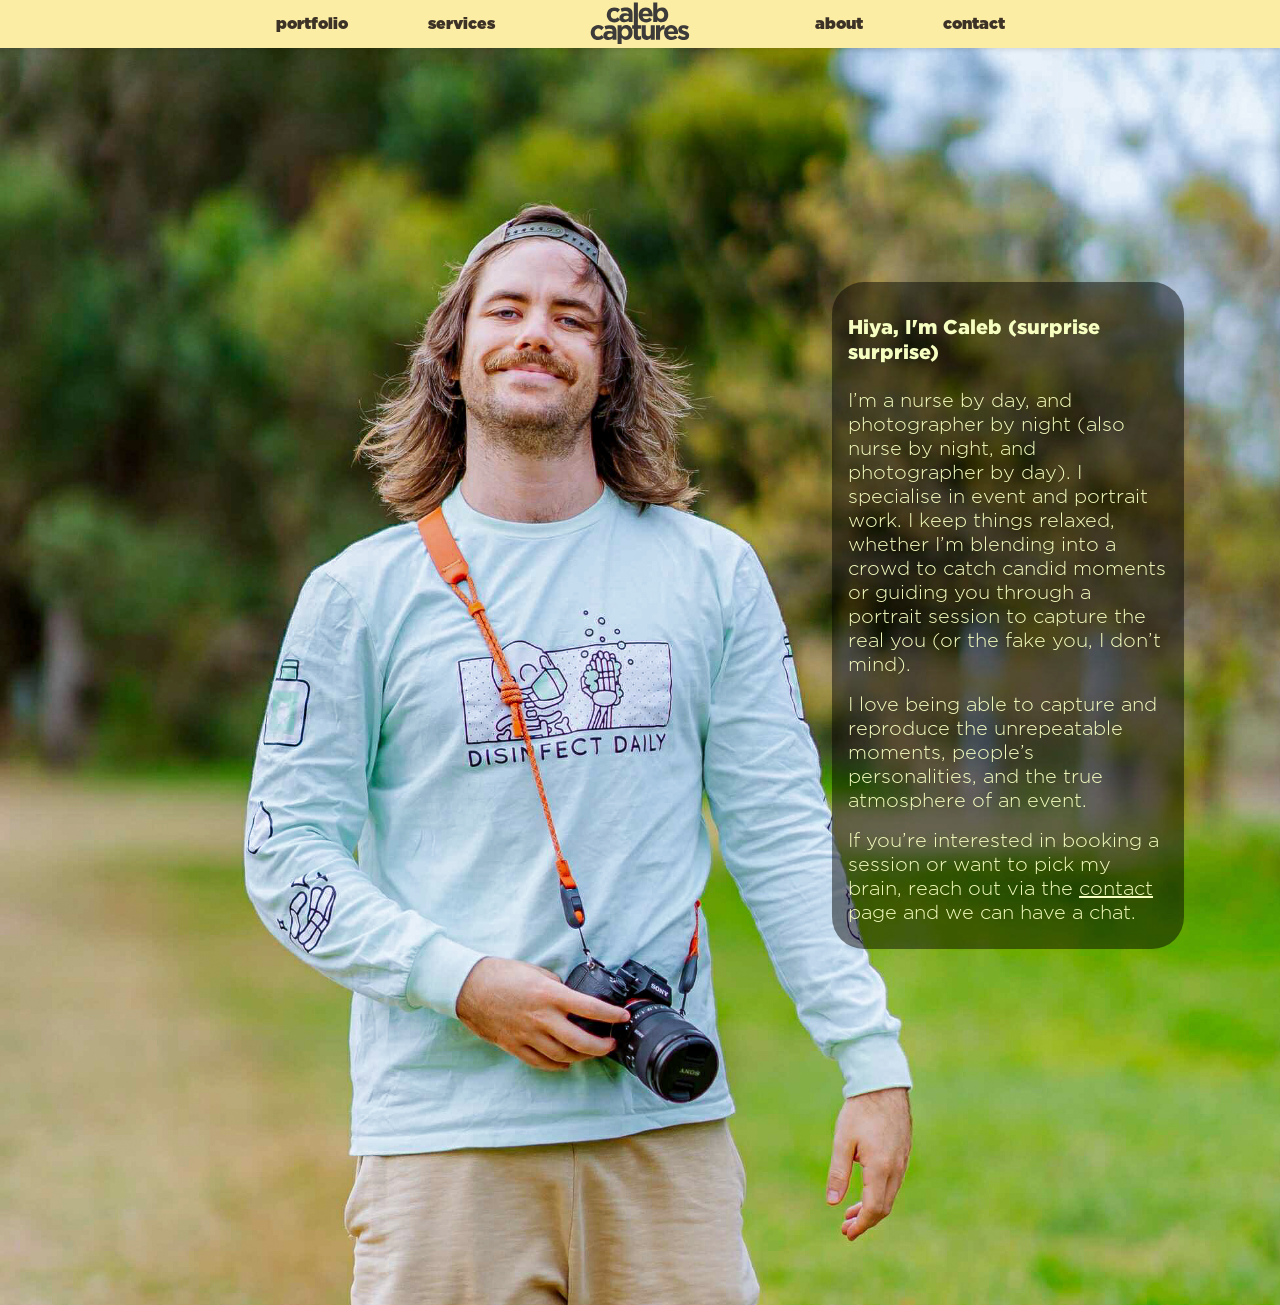
==== about/index.html @ 7ee13078 "Add Open Graph Meta Tags to enable Preview when linked" ====
<!DOCTYPE html>

<html lang="en-AU">

<head>
    <meta charset="UTF-8">
    <meta name="viewport" content="width=device-width, initial-scale=1.0">
    <title>Caleb Captures - Home</title>
    <link rel="icon" type="image/x-icon" href="/images/favicon.svg">

     <!-- Open Graph Meta Tags for Social Media Preview -->
     <meta property="og:title" content="Caleb Captures - About">
     <meta property="og:description" content="Learn more about Caleb, a nurse by day and photographer by night based in Brisbane, Australia.">
     <meta property="og:type" content="website">
     <meta property="og:url" content="https://calebcaptures.au/about/">
      <meta property="og:image" content="https://calebcaptures.au/images/navigation/caleb_captures.svg">
     <meta property="og:image:width" content="1200">
     <meta property="og:image:height" content="630">
     <meta property="og:site_name" content="Caleb Captures">

    <link rel="stylesheet" type="text/css" href="../css/styles.css">
    <link rel="stylesheet" type="text/css" href="../css/about.css">

    <link rel="preload" href="../images/about/about_hero_image.jpg" as="image">
</head>

<body>
    <nav id="navigation-bar" role="navigation">
    <div id="navigation-bar-outer">
        <div id="mobile-navigation-bar">
            <a id="home-button" href="../">
                <img src="../images/navigation/caleb_captures.svg" class="home-image" alt="Home Button">
            </a>

            <button id="mobile-menu-item-button" onclick="toggleNavigationMenu()">
                <img id="menu-button" src="../images/navigation/menu.svg" alt="Menu Button"/>
            </button>
        </div>

        <div id="navigation-bar-content">
            <ul class="navigation-list">
                <li><a href="../portfolio/">portfolio</a></li>
                <li><a href="../services/">services</a></li>

                <li><a href="">about</a></li>
                <li><a href="../contact/">contact</a></li>
            </ul>
        </div>
    </div>
</nav>

    <section id="hero">
        <div class="hero-image-container">
            <img id="hero-image" src="../images/about/about_hero_image.jpg" alt="hero-image">
        </div>

        <div id="about-description-container">
            <h2 id="about-heading">Hiya, I'm Caleb (surprise surprise)</h2>
            <p>I’m a nurse by day, and photographer by night (also nurse by night, and photographer by day). I specialise in event and portrait work. I keep things relaxed, whether I’m blending into a crowd to catch candid moments or guiding you through a portrait session to capture the real you (or the fake you, I don’t mind).</p>
            <p>I love being able to capture and reproduce the unrepeatable moments, people’s personalities, and the true atmosphere of an event.</p>
            <p>If you’re interested in booking a session or want to pick my brain, reach out via the <a href="../contact/">contact</a> page and we can have a chat.</p>
        </div>
    </section>

    <script src="../navigation.js"></script>
</body>

</html>
---- css/styles.css ----
:root {
    --background-primary: #1A1A1A;
    --background-navigation: #FCEDA5;

    --text-primary: #E8E6E1;
    --text-secondary: #F8E89B;
    --text-tertiary: #F6FFC1;
    --text-on-background-primary: #3D3226;
    --text-navigation-unselected: #3D3226;
    --text-navigation-selected: #1A5F5F;

    --font-size-1: 0.75rem;
    --font-size-2: 1rem;
    --font-size-3: 1.25rem;
}

@font-face {
    font-family: 'Gotham';
    src: url('/fonts/Gotham-Light.woff2') format('woff2');
    font-weight: 200;
    font-style: normal;
}

@font-face {
    font-family: 'Gotham';
    src: url('/fonts/Gotham-Medium.woff2') format('woff2');
    font-weight: 300;
    font-style: normal;
}

@font-face {
    font-family: 'Gotham';
    src: url('/fonts/Gotham-Regular.woff2') format('woff2');
    font-weight: 400;
    font-style: normal;
}

@font-face {
    font-family: 'Gotham';
    src: url('/fonts/Gotham-Bold.woff2') format('woff2');
    font-weight: 700;
    font-style: normal;
}

@font-face {
    font-family: 'Gotham';
    src: url('/fonts/Gotham-Ultra.woff2') format('woff2');
    font-weight: 900;
    font-style: normal;
}

html {
    width: 100%;
    /*margin: 0 auto;*/

    font-family: 'Gotham', -apple-system, BlinkMacSystemFont, 'Segoe UI', Roboto, 'Helvetica Neue', Arial, sans-serif;
    font-size: 1rem;
}

body {
    width: 100%;

    margin: 0;

    background-color: var(--background-primary);
}

.hide {
    display: none;
}

button {
    font-family: 'Gotham', -apple-system, BlinkMacSystemFont, 'Segoe UI', Roboto, 'Helvetica Neue', Arial, sans-serif;
}

nav[role="navigation"] {
    position: sticky;
    top: 0;
    z-index: 9999;

    width: 100%;
    height: 3rem;

    display: flex;
    justify-content: space-between;
    align-items: center;

    font-weight: 800;

    background-color: var(--background-navigation);
    box-shadow: 0 2px 4px rgba(0,0,0,0.1);
}

#navigation-bar.lightbox-active {
    visibility: hidden;
}

#home-button {
    display: inline-flex;
    align-items: center;

    gap: 0.5rem;
}

#home-button img {
    max-width: fit-content;
}

nav div {
    /*width: 100%;*/
    /*height: 100%;*/

    /*padding: 1rem;*/

    /*display: flex;*/

    /*justify-content: space-between;*/
    /*align-items: center;*/
}

#mobile-menu-item-button {
    position: absolute;
    right: 0;
}

#navigation-bar-outer {
    width: 100%;
    height: 100%;

    padding: 1rem;

    display: flex;

    justify-content: space-between;
    align-items: center;
}

#mobile-menu-item-button {
    background: none;
    border: none;
    padding: 0;
    appearance: none;
}

#navigation-bar-content {
    display: none;
}

#navigation-bar-content.menu-showing {
    display: flex;
    flex-direction: column;
}

.navigation-list {
    width: 100%;
    height: 100%;

    padding-inline-start: 0;

    display: flex;
    justify-content: center;
    align-items: center;

    list-style: none;

    gap: 1.5rem;
}

a {
    text-decoration: none;

    color: var(--text-navigation-unselected);
}

nav div ul li a:target {
    text-decoration: none;

    color: var(--text-navigation-selected);
}

section {
    width: 90%;

    margin: 2rem auto;
}

h1, h2, h3, p {
    color: var(--text-primary);

    font-weight: 400;
}

.text-on-background-primary {
   color: var(--text-on-background-primary);
}

.navigation-selected {
    color: var(--text-navigation-selected);
}

#home-button {
    height: 100%;
}

.home-image {
    width: 10rem;
    height: 100%;
}

.hide {
    display: none;
}

/*@media screen and (min-width: 860px) {*/
@media screen and (min-width: 1180px) {
    /* Hide mobile menu button */
    #mobile-menu-item-button {
        display: none;
    }

    /* Main container */
    #navigation-bar-outer {
        display: flex;
        justify-content: space-between;
        align-items: center;
        gap: 2rem;
        max-width: 1400px;
        margin: 0 auto;
        position: relative;
    }

    /* Logo container - centered absolutely */
    #mobile-navigation-bar {
        position: absolute;
        left: 50%;
        transform: translateX(-50%);
        z-index: 10;
    }

    /* Navigation content - full width */
    #navigation-bar-content {
        display: flex !important;
        position: static;
        background: none;
        width: 100%;
        padding: 0;
    }

    /* Navigation list - split layout */
    .navigation-list {
        width: 100%;
        display: flex;
        justify-content: center;
        align-items: center;
        gap: 3rem;
        padding: 0 2rem;
    }

    /* Create space in the middle for the logo */
    .navigation-list li:nth-child(2) {
        margin-right: 120px; /* Adjust this to match your logo width + desired spacing */
    }

    .navigation-list li:nth-child(3) {
        margin-left: 120px; /* Should match the margin-right above */
    }

    /* Make sure logo image doesn't get too small */
    .home-image {
        height: 100%;
        min-width: 150px;
    }

    /* Link hover styling */
    .navigation-list li a {
        transition: color 0.3s ease;
        padding: 0.5rem 1rem;
        display: block;
    }

    .navigation-list li a:hover {
        color: var(--text-navigation-selected);
    }
}

/*@media screen and (max-width: 859px) {*/
@media screen and (max-width: 1179px) {
    section {
        width: 95%;
        margin: 1rem auto;
    }

    .navigation-list {
        font-size: 0.815em;
    }
    #mobile-navigation-bar {
        width: 100%;
        height: 100%;

        padding: 1rem;

        position: relative;
        text-align: center;
    }
    nav[role="navigation"] {
        /*flex-wrap: wrap;*/
        /*justify-content: center;*/
        /*padding: 1rem;*/
        /*gap: 0.5rem;*/
    }

    .home-image {
        height: 150%;
    }

    #navigation-bar-content {
        position: absolute;
        top: 95%;
        background: var(--background-navigation);
        padding: 0;
        width: 100%;
        left: 0;
    }
}
---- css/about.css ----
body {
    overflow: hidden;
}

p {
    margin: 0.5rem 0 0.5rem 0 ;
}

p > a {
    color: var(--text-tertiary);

    text-decoration: underline;
}

#hero {
    display: grid;
}


#about-description-container > p {
    color: var(--text-tertiary);
    font-size: 1.25rem;

    font-weight: 200;
}

#about-heading {
    color: var(--text-tertiary);

    font-size: 1.25rem;
    font-weight: 400;
}

section {
    width: unset;
    margin: unset;
}

#about-description-container {

    padding: 1rem;
    background-color: #0000007A;

    border-radius: 2rem;
}

@media screen and (min-width: 1180px) {

    #hero-image {
        position: absolute;

        width: 119vw;
        height: 150vh;

        top: -5%;
        left: -19%;

        object-fit: cover;
    }

    #about-description-container {
        position: relative;

        display: grid;

        max-height: 650px;

        width: 25%;


        top: 35%;
        left: 65%;
    }
}

@media screen and (max-width: 1179px) {
    #hero-image {
        position: absolute;

        width: 100%;
        height: 100%;

        object-fit: cover;
    }

    #about-description-container {
        position: fixed;
        bottom: 2rem;           /* distance from bottom of image */
        left: 50%;
        transform: translateX(-50%);

        width: 85%;
    }


    #about-description-container > p {
        font-size: 0.8rem;
    }


    #about-heading {
        font-size: 0.8rem;
    }
}
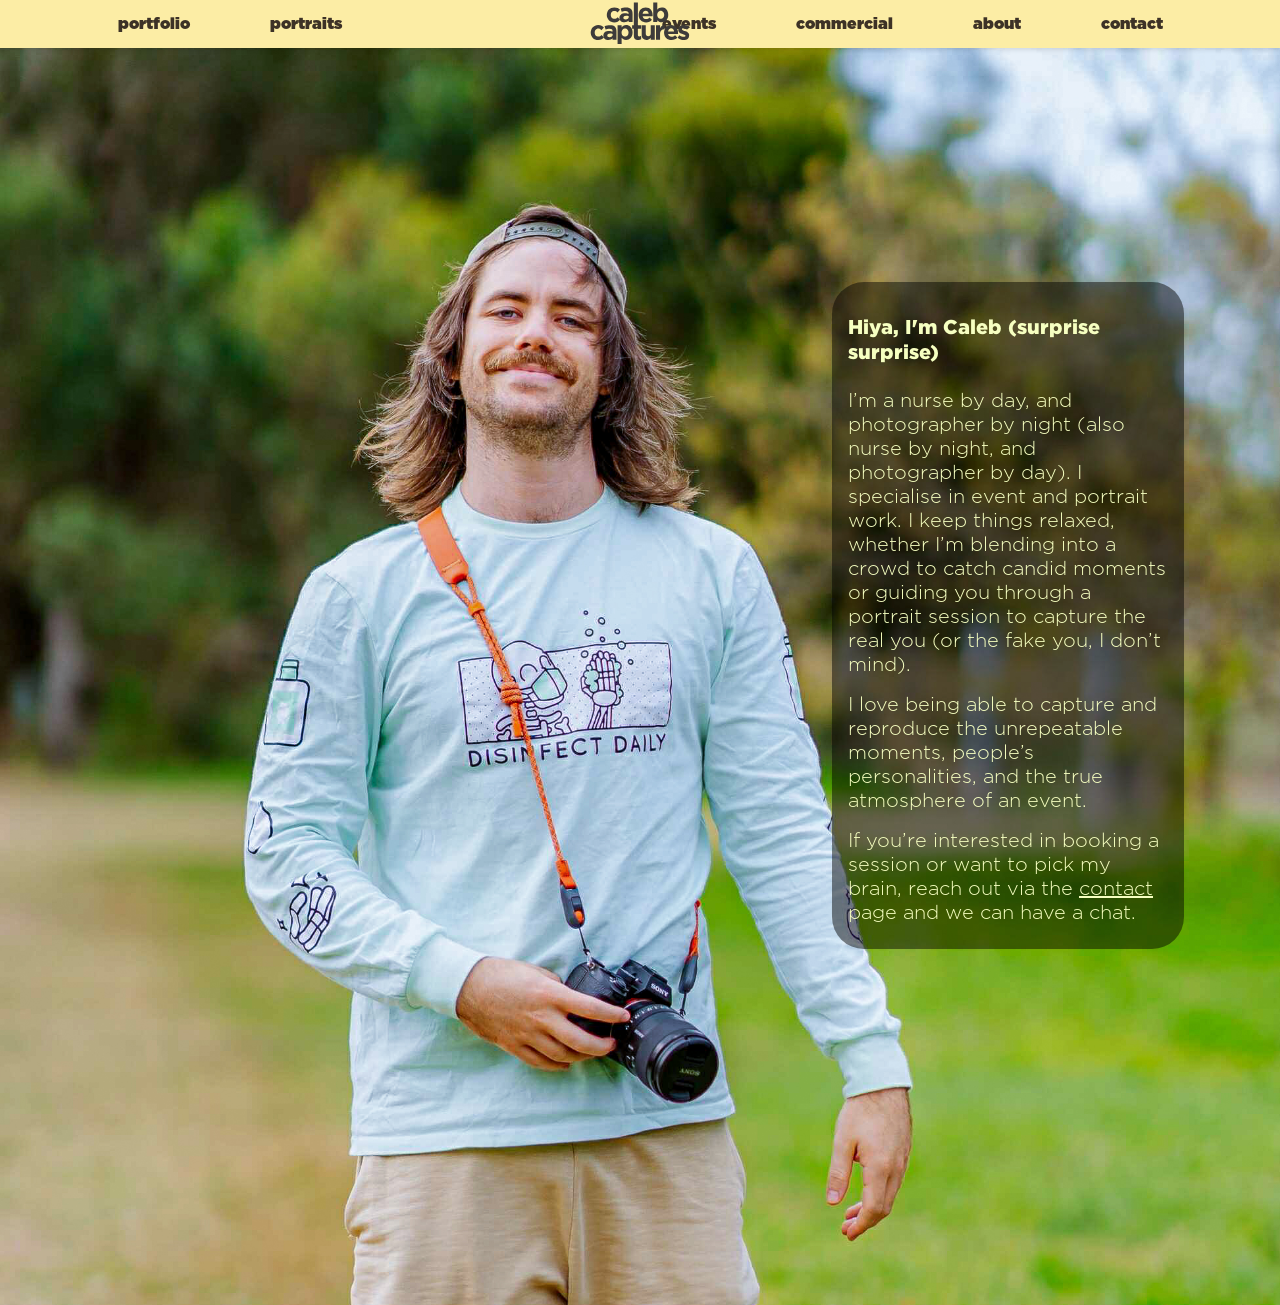
==== commit 99e2c275: "Split services into dedicated Portraits, Events, Commercial pages - Replace single 'services' nav li" ====
--- a/about/index.html
+++ b/about/index.html
@@ -40,7 +40,9 @@
         <div id="navigation-bar-content">
             <ul class="navigation-list">
                 <li><a href="../portfolio/">portfolio</a></li>
-                <li><a href="../services/">services</a></li>
+                <li><a href="../portraits/">portraits</a></li>
+                <li><a href="../events/">events</a></li>
+                <li><a href="../commercial/">commercial</a></li>
 
                 <li><a href="">about</a></li>
                 <li><a href="../contact/">contact</a></li>
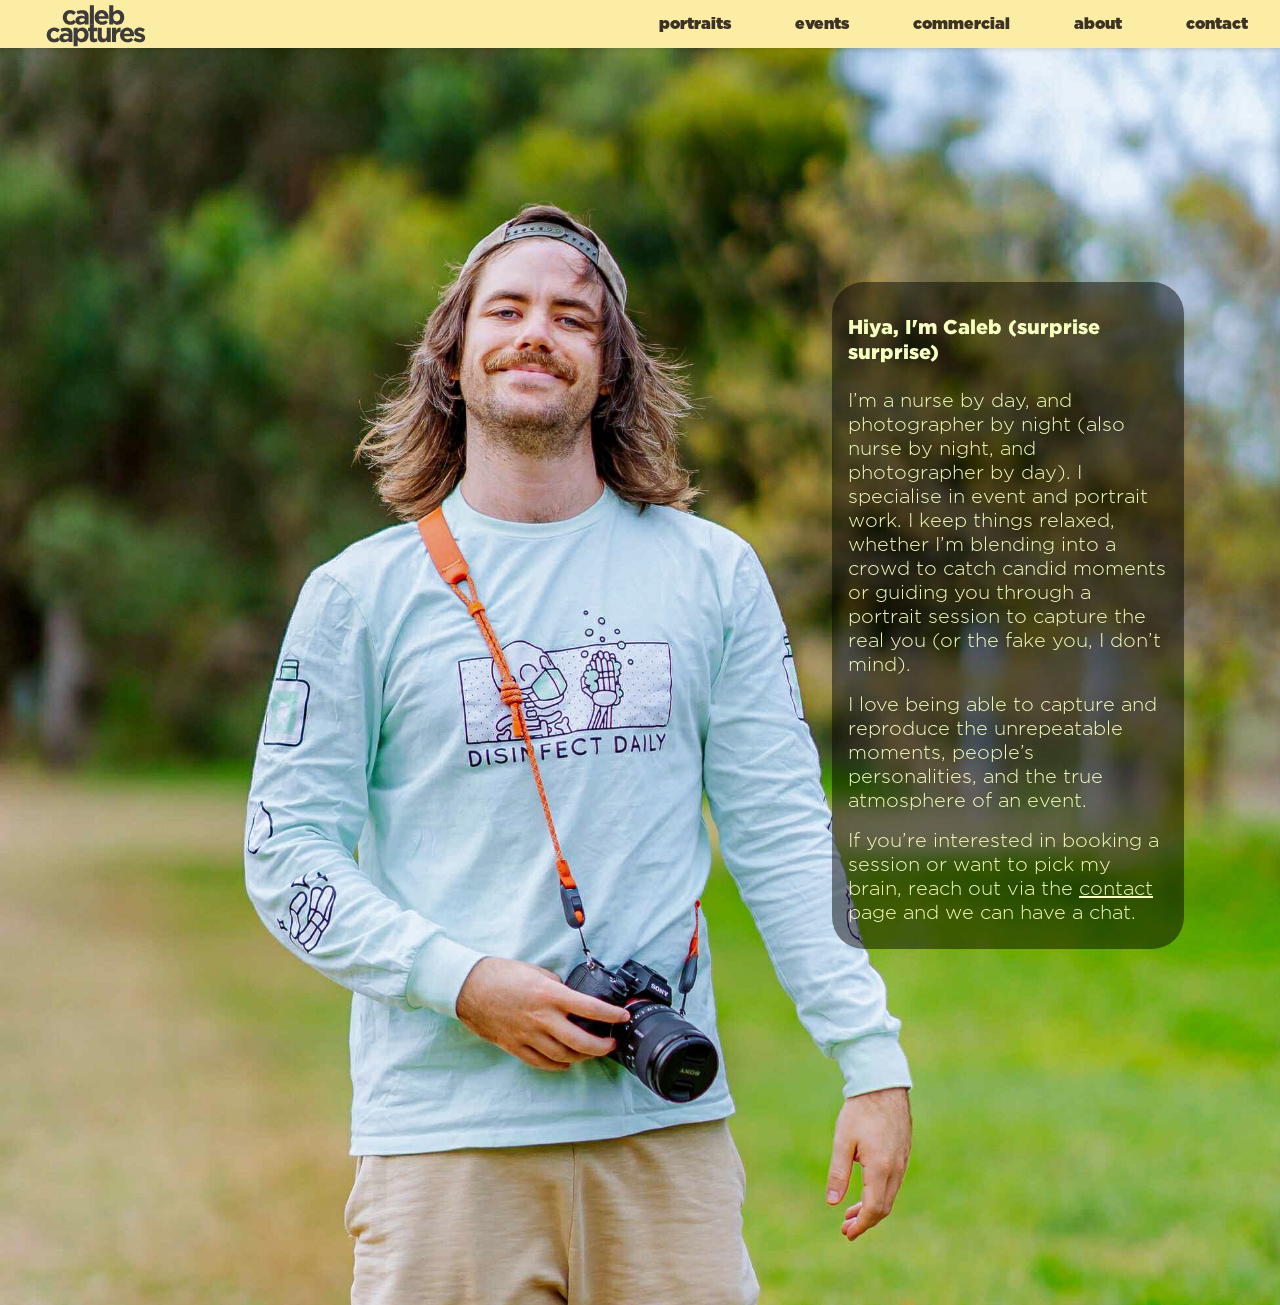
==== commit f1f068f7: "Move logo to the left of the nav; remove portfolio from nav - Logo now sits flush left, nav links ri" ====
--- a/about/index.html
+++ b/about/index.html
@@ -39,7 +39,6 @@
 
         <div id="navigation-bar-content">
             <ul class="navigation-list">
-                <li><a href="../portfolio/">portfolio</a></li>
                 <li><a href="../portraits/">portraits</a></li>
                 <li><a href="../events/">events</a></li>
                 <li><a href="../commercial/">commercial</a></li>
--- a/css/styles.css
+++ b/css/styles.css
@@ -229,40 +229,29 @@
         position: relative;
     }
 
-    /* Logo container - centered absolutely */
+    /* Logo sits on the far left, in normal flow */
     #mobile-navigation-bar {
-        position: absolute;
-        left: 50%;
-        transform: translateX(-50%);
-        z-index: 10;
-    }
-
-    /* Navigation content - full width */
+        display: flex;
+        align-items: center;
+    }
+
+    /* Navigation content - takes remaining space, links pushed right */
     #navigation-bar-content {
         display: flex !important;
         position: static;
         background: none;
-        width: 100%;
+        width: auto;
         padding: 0;
     }
 
-    /* Navigation list - split layout */
+    /* Navigation list - right-aligned */
     .navigation-list {
-        width: 100%;
+        width: auto;
         display: flex;
-        justify-content: center;
+        justify-content: flex-end;
         align-items: center;
-        gap: 3rem;
-        padding: 0 2rem;
-    }
-
-    /* Create space in the middle for the logo */
-    .navigation-list li:nth-child(2) {
-        margin-right: 120px; /* Adjust this to match your logo width + desired spacing */
-    }
-
-    .navigation-list li:nth-child(3) {
-        margin-left: 120px; /* Should match the margin-right above */
+        gap: 2rem;
+        padding: 0;
     }
 
     /* Make sure logo image doesn't get too small */
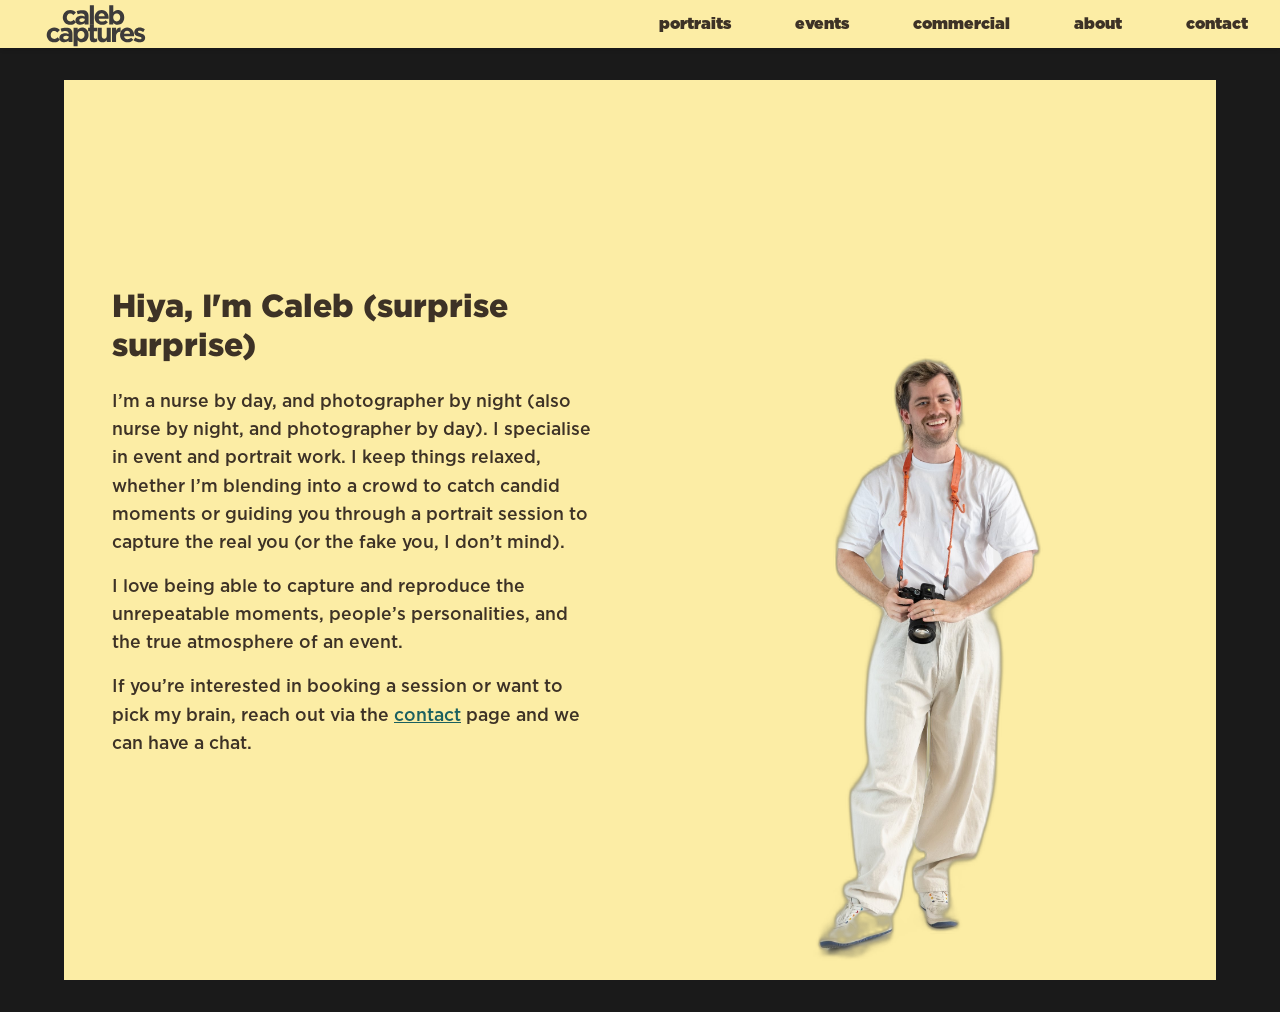
==== commit bdf71be9: "Redesign About page: cutout photo on plain yellow, text on the left - Removed the old background her" ====
--- a/about/index.html
+++ b/about/index.html
@@ -21,7 +21,7 @@
     <link rel="stylesheet" type="text/css" href="../css/styles.css">
     <link rel="stylesheet" type="text/css" href="../css/about.css">
 
-    <link rel="preload" href="../images/about/about_hero_image.jpg" as="image">
+    <link rel="preload" href="../images/about/caleb-cutout.png" as="image">
 </head>
 
 <body>
@@ -51,15 +51,15 @@
 </nav>
 
     <section id="hero">
-        <div class="hero-image-container">
-            <img id="hero-image" src="../images/about/about_hero_image.jpg" alt="hero-image">
-        </div>
-
-        <div id="about-description-container">
+        <div class="about-text">
             <h2 id="about-heading">Hiya, I'm Caleb (surprise surprise)</h2>
             <p>I’m a nurse by day, and photographer by night (also nurse by night, and photographer by day). I specialise in event and portrait work. I keep things relaxed, whether I’m blending into a crowd to catch candid moments or guiding you through a portrait session to capture the real you (or the fake you, I don’t mind).</p>
             <p>I love being able to capture and reproduce the unrepeatable moments, people’s personalities, and the true atmosphere of an event.</p>
             <p>If you’re interested in booking a session or want to pick my brain, reach out via the <a href="../contact/">contact</a> page and we can have a chat.</p>
+        </div>
+
+        <div class="about-photo">
+            <img src="../images/about/caleb-cutout.png" alt="Caleb, holding his camera">
         </div>
     </section>
 
--- a/css/about.css
+++ b/css/about.css
@@ -1,104 +1,82 @@
-body {
+#hero {
+    display: flex;
+    align-items: stretch;
+    min-height: 100vh;
+    background-color: var(--background-navigation);
+}
+
+.about-text {
+    flex: 1 1 50%;
+    display: flex;
+    flex-direction: column;
+    justify-content: center;
+    padding: 4rem 3rem;
+    box-sizing: border-box;
+}
+
+#about-heading {
+    color: var(--text-on-background-primary);
+    font-size: 2rem;
+    font-weight: 500;
+    margin: 0 0 1.5rem;
+}
+
+.about-text p {
+    color: var(--text-on-background-primary);
+    font-size: 1.1rem;
+    font-weight: 300;
+    line-height: 1.6;
+    margin: 0 0 1rem;
+}
+
+.about-text p > a {
+    color: var(--text-navigation-selected);
+    text-decoration: underline;
+}
+
+.about-photo {
+    flex: 1 1 50%;
+    display: flex;
+    align-items: flex-end;
+    justify-content: center;
     overflow: hidden;
 }
 
-p {
-    margin: 0.5rem 0 0.5rem 0 ;
+.about-photo img {
+    max-width: 85%;
+    max-height: 90vh;
+    object-fit: contain;
+    display: block;
 }
 
-p > a {
-    color: var(--text-tertiary);
-
-    text-decoration: underline;
-}
-
-#hero {
-    display: grid;
-}
-
-
-#about-description-container > p {
-    color: var(--text-tertiary);
-    font-size: 1.25rem;
-
-    font-weight: 200;
-}
-
-#about-heading {
-    color: var(--text-tertiary);
-
-    font-size: 1.25rem;
-    font-weight: 400;
-}
-
-section {
-    width: unset;
-    margin: unset;
-}
-
-#about-description-container {
-
-    padding: 1rem;
-    background-color: #0000007A;
-
-    border-radius: 2rem;
-}
-
-@media screen and (min-width: 1180px) {
-
-    #hero-image {
-        position: absolute;
-
-        width: 119vw;
-        height: 150vh;
-
-        top: -5%;
-        left: -19%;
-
-        object-fit: cover;
+@media screen and (max-width: 900px) {
+    #hero {
+        flex-direction: column;
+        min-height: unset;
     }
 
-    #about-description-container {
-        position: relative;
+    .about-text,
+    .about-photo {
+        flex: unset;
+        width: 100%;
+        box-sizing: border-box;
+    }
 
-        display: grid;
+    .about-text {
+        padding: 2.5rem 1.5rem 1rem;
+        text-align: center;
+    }
 
-        max-height: 650px;
+    #about-heading {
+        font-size: 1.4rem;
+    }
 
-        width: 25%;
+    .about-text p {
+        font-size: 1rem;
+    }
 
-
-        top: 35%;
-        left: 65%;
+    .about-photo img {
+        max-width: 65%;
+        max-height: 60vh;
     }
 }
-
-@media screen and (max-width: 1179px) {
-    #hero-image {
-        position: absolute;
-
-        width: 100%;
-        height: 100%;
-
-        object-fit: cover;
-    }
-
-    #about-description-container {
-        position: fixed;
-        bottom: 2rem;           /* distance from bottom of image */
-        left: 50%;
-        transform: translateX(-50%);
-
-        width: 85%;
-    }
-
-
-    #about-description-container > p {
-        font-size: 0.8rem;
-    }
-
-
-    #about-heading {
-        font-size: 0.8rem;
-    }
-}
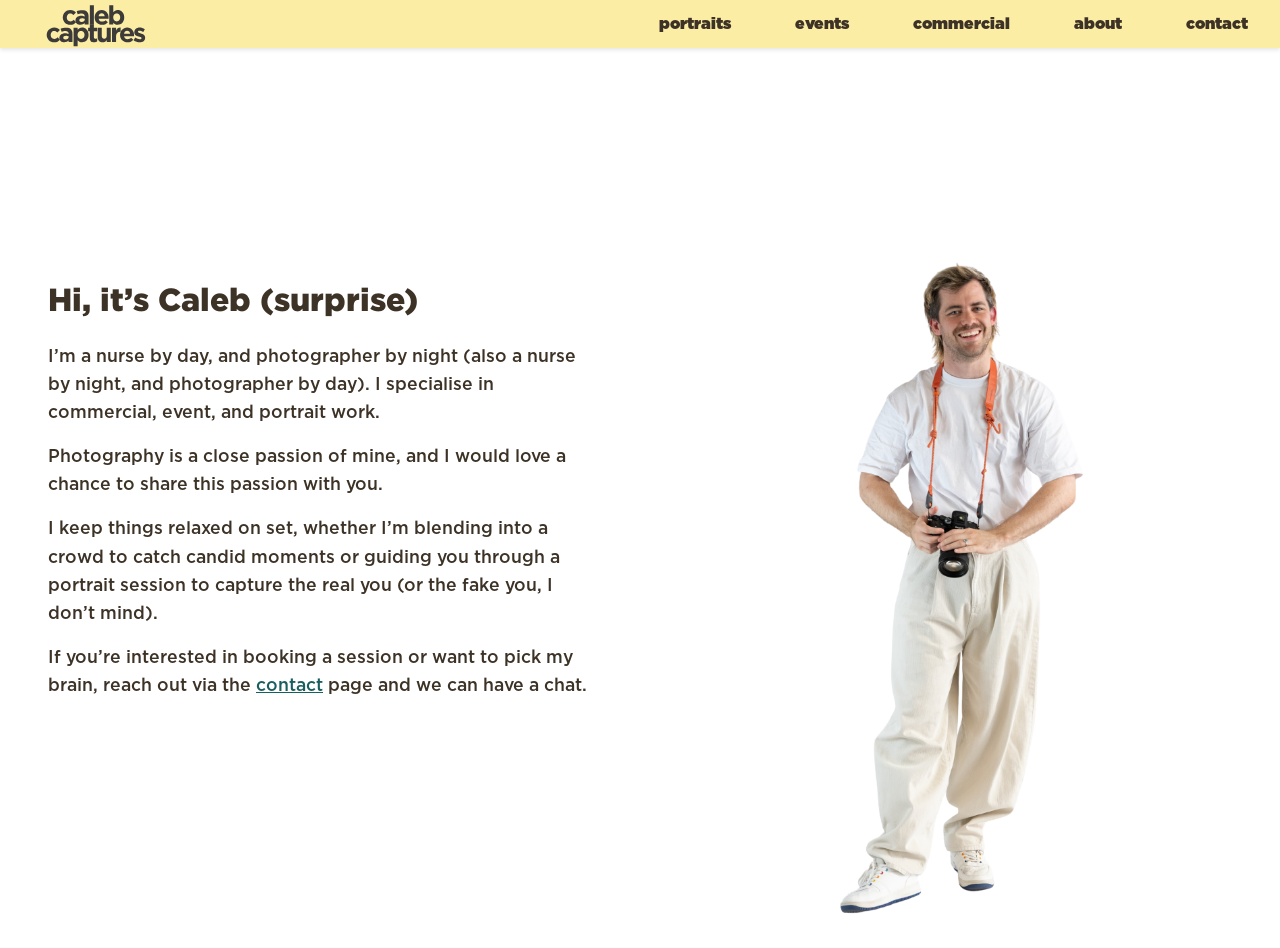
==== commit 726a7326: "About page: swap in better cutout, fix full-bleed bug, white bg, updated copy - Replaced the backgro" ====
--- a/about/index.html
+++ b/about/index.html
@@ -52,9 +52,10 @@
 
     <section id="hero">
         <div class="about-text">
-            <h2 id="about-heading">Hiya, I'm Caleb (surprise surprise)</h2>
-            <p>I’m a nurse by day, and photographer by night (also nurse by night, and photographer by day). I specialise in event and portrait work. I keep things relaxed, whether I’m blending into a crowd to catch candid moments or guiding you through a portrait session to capture the real you (or the fake you, I don’t mind).</p>
-            <p>I love being able to capture and reproduce the unrepeatable moments, people’s personalities, and the true atmosphere of an event.</p>
+            <h2 id="about-heading">Hi, it’s Caleb (surprise)</h2>
+            <p>I’m a nurse by day, and photographer by night (also a nurse by night, and photographer by day). I specialise in commercial, event, and portrait work.</p>
+            <p>Photography is a close passion of mine, and I would love a chance to share this passion with you.</p>
+            <p>I keep things relaxed on set, whether I’m blending into a crowd to catch candid moments or guiding you through a portrait session to capture the real you (or the fake you, I don’t mind).</p>
             <p>If you’re interested in booking a session or want to pick my brain, reach out via the <a href="../contact/">contact</a> page and we can have a chat.</p>
         </div>
 
--- a/css/about.css
+++ b/css/about.css
@@ -2,7 +2,10 @@
     display: flex;
     align-items: stretch;
     min-height: 100vh;
-    background-color: var(--background-navigation);
+    width: 100%;
+    margin: 0;
+    background-color: #FFFFFF;
+    box-sizing: border-box;
 }
 
 .about-text {
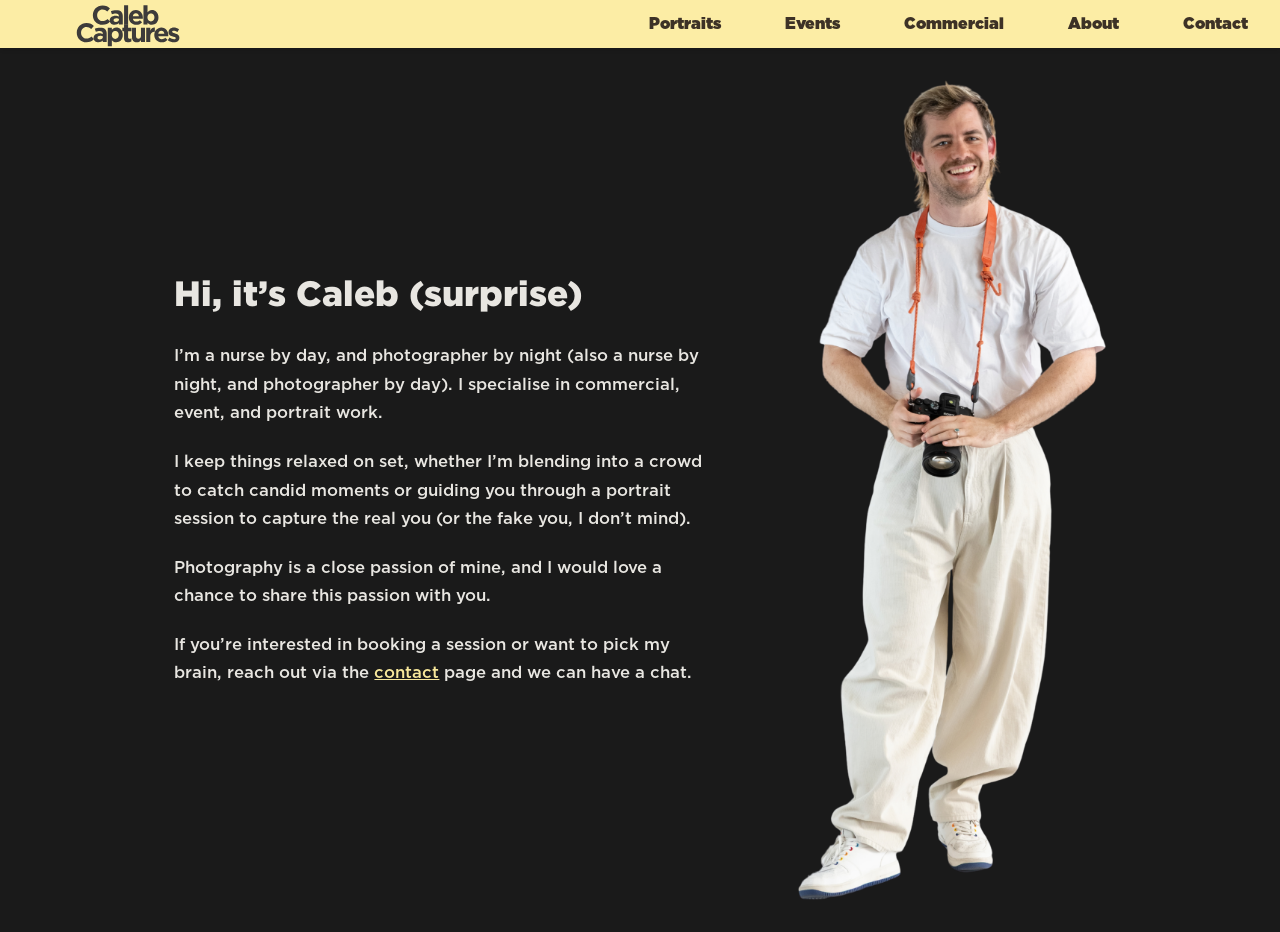
==== commit 54d6b3c5: "About: swap the 'Photography is a close passion' and 'I keep things relaxed' paragraphs" ====
--- a/about/index.html
+++ b/about/index.html
@@ -54,8 +54,8 @@
         <div class="about-text">
             <h2 id="about-heading">Hi, it’s Caleb (surprise)</h2>
             <p>I’m a nurse by day, and photographer by night (also a nurse by night, and photographer by day). I specialise in commercial, event, and portrait work.</p>
+            <p>I keep things relaxed on set, whether I’m blending into a crowd to catch candid moments or guiding you through a portrait session to capture the real you (or the fake you, I don’t mind).</p>
             <p>Photography is a close passion of mine, and I would love a chance to share this passion with you.</p>
-            <p>I keep things relaxed on set, whether I’m blending into a crowd to catch candid moments or guiding you through a portrait session to capture the real you (or the fake you, I don’t mind).</p>
             <p>If you’re interested in booking a session or want to pick my brain, reach out via the <a href="../contact/">contact</a> page and we can have a chat.</p>
         </div>
 
--- a/css/styles.css
+++ b/css/styles.css
@@ -227,6 +227,7 @@
         max-width: 1400px;
         margin: 0 auto;
         position: relative;
+        padding-left: 3rem;
     }
 
     /* Logo sits on the far left, in normal flow */
@@ -310,4 +311,8 @@
         width: 100%;
         left: 0;
     }
-}+}
+/* Capitalise nav links (tagline is a separate element and is unaffected) */
+.navigation-list li a {
+    text-transform: capitalize;
+}
--- a/css/about.css
+++ b/css/about.css
@@ -1,85 +1,85 @@
 #hero {
     display: flex;
-    align-items: stretch;
-    min-height: 100vh;
+    justify-content: center;
+    align-items: center;
+    gap: 5rem;
     width: 100%;
+    min-height: calc(100vh - 3rem);
     margin: 0;
-    background-color: #FFFFFF;
+    padding: 2rem 3rem;
+    background-color: var(--background-primary);
     box-sizing: border-box;
 }
 
 .about-text {
-    flex: 1 1 50%;
-    display: flex;
-    flex-direction: column;
-    justify-content: center;
-    padding: 4rem 3rem;
-    box-sizing: border-box;
+    flex: 0 1 34rem;
+    padding: 0;
 }
 
 #about-heading {
-    color: var(--text-on-background-primary);
-    font-size: 2rem;
+    color: var(--text-primary);
+    font-size: 2.2rem;
     font-weight: 500;
-    margin: 0 0 1.5rem;
+    line-height: 1.2;
+    margin: 0 0 1.75rem;
 }
 
 .about-text p {
-    color: var(--text-on-background-primary);
-    font-size: 1.1rem;
+    color: var(--text-primary);
+    font-size: 1.05rem;
     font-weight: 300;
-    line-height: 1.6;
-    margin: 0 0 1rem;
+    line-height: 1.7;
+    margin: 0 0 1.25rem;
 }
 
 .about-text p > a {
-    color: var(--text-navigation-selected);
+    color: var(--text-secondary);
     text-decoration: underline;
 }
 
 .about-photo {
-    flex: 1 1 50%;
+    flex: 0 0 auto;
     display: flex;
-    align-items: flex-end;
     justify-content: center;
-    overflow: hidden;
+    align-items: center;
 }
 
 .about-photo img {
-    max-width: 85%;
-    max-height: 90vh;
-    object-fit: contain;
     display: block;
+    height: clamp(560px, calc(100vh - 5rem), 1300px);
+    width: auto;
+    max-width: 100%;
 }
 
 @media screen and (max-width: 900px) {
     #hero {
         flex-direction: column;
+        justify-content: flex-start;
+        gap: 1.5rem;
         min-height: unset;
+        padding: 1.5rem 1.5rem 2.5rem;
     }
 
-    .about-text,
+    /* Photo first on mobile, text below */
     .about-photo {
-        flex: unset;
-        width: 100%;
-        box-sizing: border-box;
+        order: -1;
+    }
+
+    .about-photo img {
+        height: min(55vh, 520px);
     }
 
     .about-text {
-        padding: 2.5rem 1.5rem 1rem;
+        flex: unset;
+        width: 100%;
         text-align: center;
     }
 
     #about-heading {
-        font-size: 1.4rem;
+        font-size: 1.5rem;
     }
 
     .about-text p {
         font-size: 1rem;
     }
-
-    .about-photo img {
-        max-width: 65%;
-        max-height: 60vh;
-    }
 }
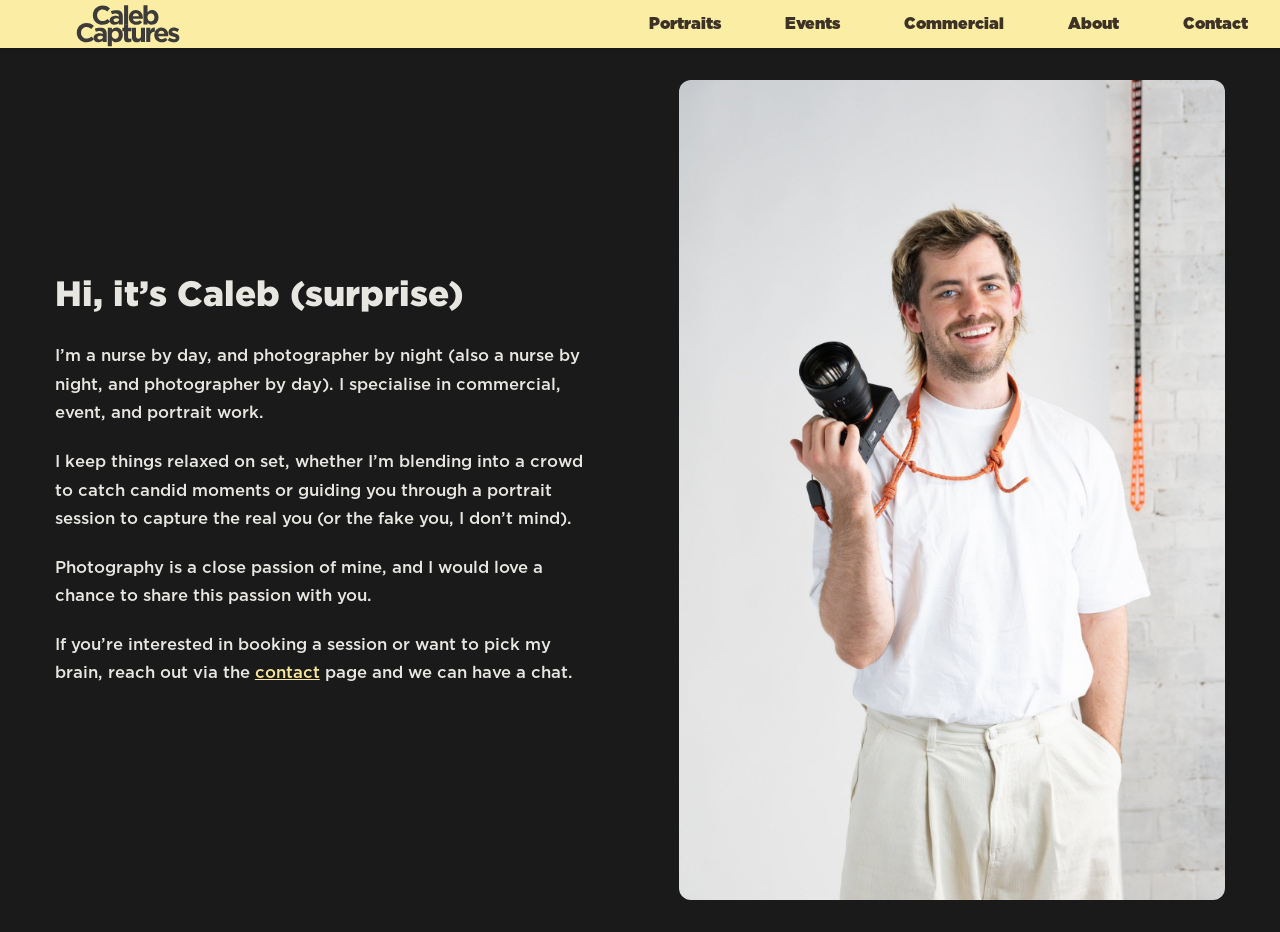
==== commit ea8bae00: "About: replace the cutout with the new photo (regular rectangular photo, rounded corners) - New phot" ====
--- a/about/index.html
+++ b/about/index.html
@@ -21,7 +21,7 @@
     <link rel="stylesheet" type="text/css" href="../css/styles.css">
     <link rel="stylesheet" type="text/css" href="../css/about.css">
 
-    <link rel="preload" href="../images/about/caleb-cutout.png" as="image">
+    <link rel="preload" href="../images/about/caleb.jpg" as="image">
 </head>
 
 <body>
@@ -60,7 +60,7 @@
         </div>
 
         <div class="about-photo">
-            <img src="../images/about/caleb-cutout.png" alt="Caleb, holding his camera">
+            <img src="../images/about/caleb.jpg" alt="Caleb, holding his camera">
         </div>
     </section>
 
--- a/css/about.css
+++ b/css/about.css
@@ -49,6 +49,8 @@
     height: clamp(560px, calc(100vh - 5rem), 1300px);
     width: auto;
     max-width: 100%;
+    object-fit: cover;
+    border-radius: 0.75rem;
 }
 
 @media screen and (max-width: 900px) {
@@ -66,7 +68,8 @@
     }
 
     .about-photo img {
-        height: min(55vh, 520px);
+        height: auto;
+        width: min(100%, 360px);
     }
 
     .about-text {
